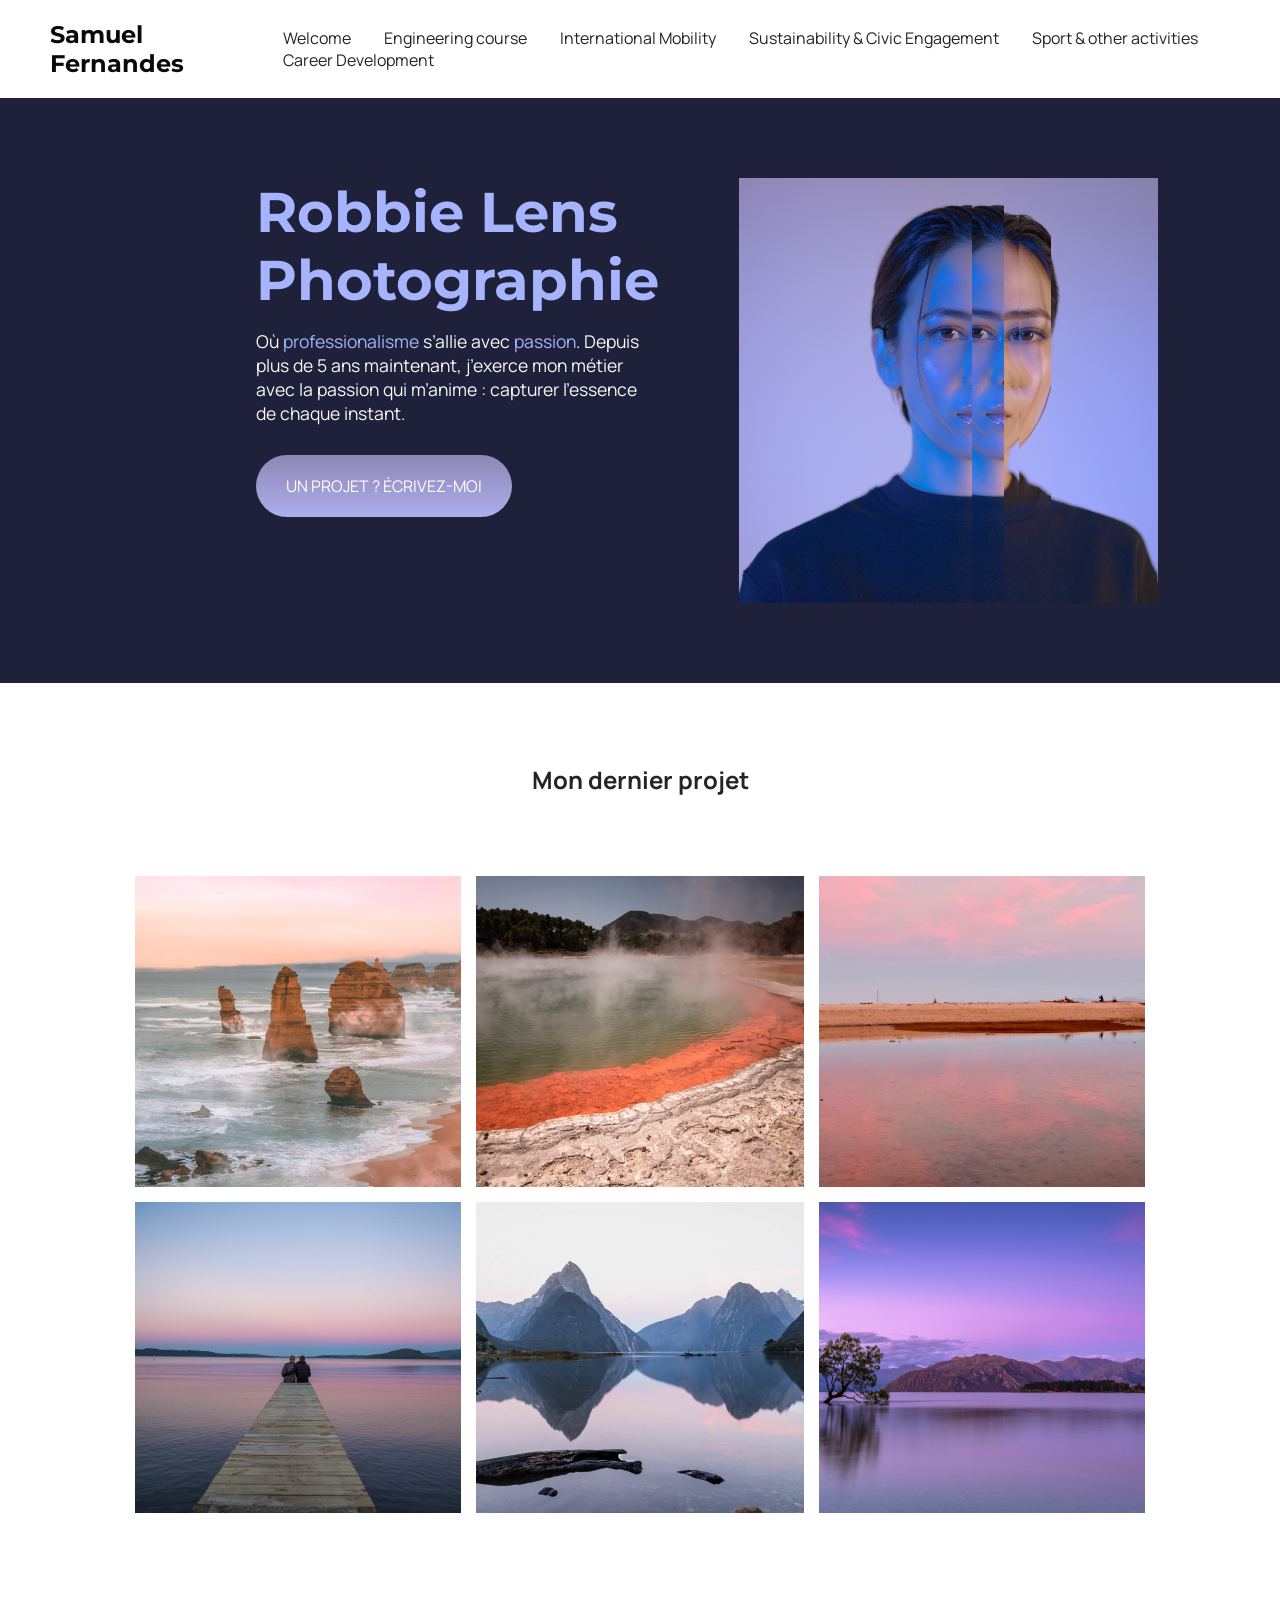
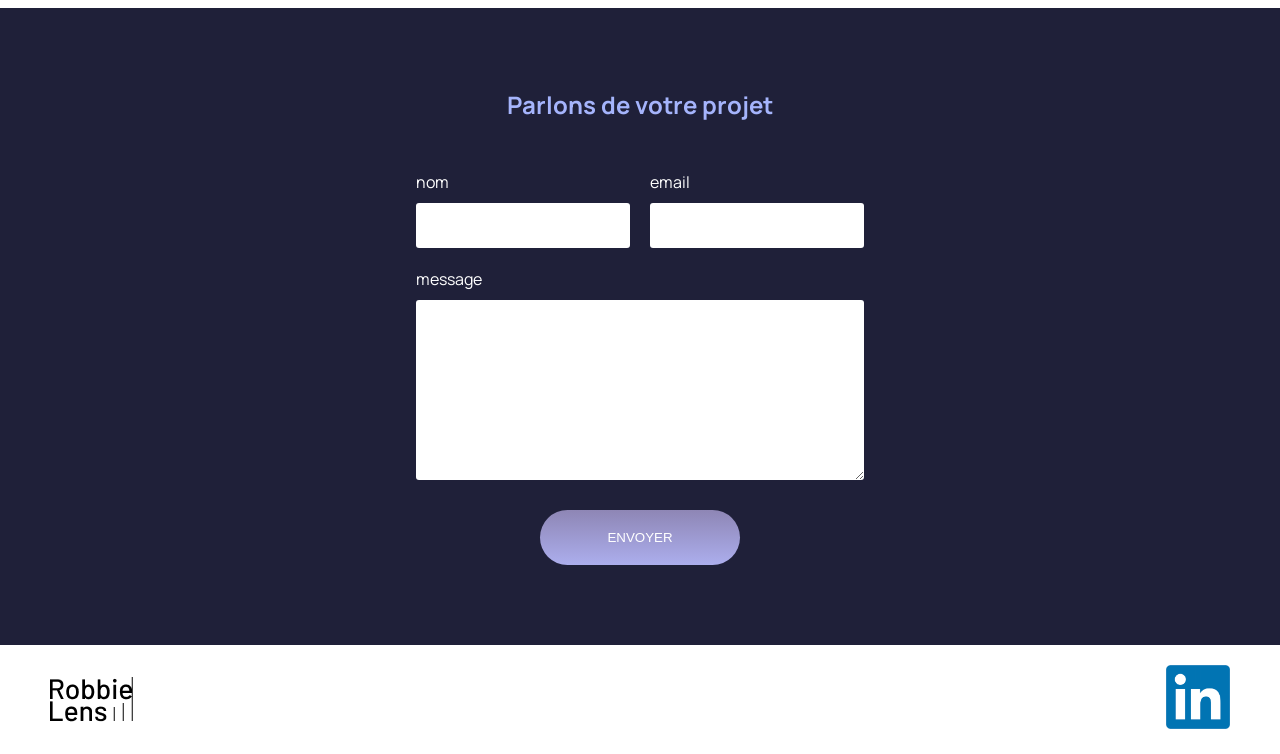
==== index.html @ f83e4bb5 "Passage de Index.html en index.html tout en minuscules" ====
<!DOCTYPE html>
<html lang="fr">

<head>
    <meta charset="utf-8" >
    <title>Welcome</title>
    <link href="style/style.css" rel="stylesheet" >
    <link href="style/index.css" rel="stylesheet" >
    <link rel="preconnect" href="https://fonts.googleapis.com">
    <link rel="preconnect" href="https://fonts.gstatic.com" crossorigin>
    <link href="https://fonts.googleapis.com/css2?family=Manrope&family=Montserrat&display=swap" rel="stylesheet">
</head>

<body>
    <header>
        <nav>
            <p class="nom">Samuel Fernandes</p>
            <div>
                <a href="index.html">Welcome</a>
                <a href="Engineering course.html">Engineering course</a>
                <a href="International Mobility.html">International Mobility</a>
                <a href="Sustainability & Civic Engagement.html">Sustainability & Civic Engagement</a>
                <a href="Sport & other activities.html">Sport & other activities</a>
                <a href="Career Development.html">Career Development</a>
                
            </div>
        </nav>
    </header>
    <main>
        <section class="accueil-introduction">
            <div>
                <h1>Robbie Lens Photographie</h1>
                <p>
                    Où <em>professionalisme</em> s’allie avec <em>passion</em>. Depuis
                    plus de 5 ans maintenant, j’exerce mon métier avec la passion
                    qui m’anime : capturer l’essence de chaque instant.
                </p>
                <a href="#contact" class="cta">UN PROJET ? ÉCRIVEZ-MOI</a>
            </div>
            <img src="images/robbie-lens.png" alt="Portrait avec effet de la photographe Robbie Lens" >
        </section>
        <section class="accueil-photos">
            <h2>Mon dernier projet</h2>
            <div>
                <img src="images/accueil/element-1.png" alt="Twelve apostles - Australie" >
                <img src="images/accueil/element-2.png" alt="Wai-O-Tapu - Nouvelle-Zélande" >
                <img src="images/accueil/element-3.png" alt="Parc National d’Abel Tasman - Nouvelle-Zélande" >
            </div>
            <div>
                <img src="images/accueil/element-4.png" alt="Lac Rotorua - Nouvelle-Zélande" >
                <img src="images/accueil/element-5.png" alt="Milford Sound - Nouvelle-Zélande" >
                <img src="images/accueil/element-6.png" alt="Lac Wanaka - Nouvelle-Zélande" >
            </div>
        </section>
        <section id="contact" class="section-contact">
            <h2>Parlons de votre projet</h2>
            <form action="#" method="get">
                <div class="form-nom-email">
                    <div class="form-column">
                        <label for="nom">nom</label>
                        <input type="text" name="nom" id="nom" >
                    </div>
                    <div class="form-column">
                        <label for="email">email</label>
                        <input type="email" name="email" id="email" >
                    </div>
                </div>
                <label for="message">message</label>
                <textarea name="message" id="message" rows="10"></textarea>
                <input type="submit" value="ENVOYER" class="cta">
            </form>
        </section>
    </main>
    <footer>
        <img src="images/logo.png" alt="Logo Robbie Lens" >
        <div>
            <a target="_blank" href="https://www.linkedin.com/in/samuel-fernandes-414a6a2a8" class="lien-icone">
                <img class="logo-linkedin" src="images/linkedin.png" alt="Logo Linkedin" >
            </a>
        </div>
    </footer>
</body>

</html>
---- style/style.css ----
* {
    margin: 0;
}
  
body {
    font-family: 'Manrope', sans-serif;
    font-size: 1em;
    background-color: #1f2039;
}
  
a {
    color: #242424;
    text-decoration: none;
}
  
em {
    color: #a5b4fc;
    font-style: normal;
}
  
h1 {
    font-size: 3.5em;
    color: #a5b4fc;
    font-family: 'Montserrat', sans-serif;
}
  
h2 {
    color: #f9f8ff;
}
  
p,li {
    font-size: 1.1em;
    color: #f9f8ff;
}
  
header,footer {
    background-color: white;
    padding: 20px 50px;
}

header {
    position: sticky;
    top: 0;
    z-index: 10;
}
  
.cta {
    display: inline-block;
    background: linear-gradient(#8e86b5, #acaeed);
    color: white;
    border-radius: 50px;
    padding: 20px 30px;
}
  
a:hover {
    text-decoration: underline;
}
  
.cta:hover {
    background: linear-gradient(#696484, #8788ba);
    text-decoration: none;
}
  
.lien-icone {
    margin-left: 30px;
}
  
.lien-icone:hover {
    opacity: 0.5;
}
  
section {
    padding: 80px;
}
  
footer,nav {
    display: flex;
    flex-direction: row;
    align-items: center;
    justify-content: space-between;
}

.logo-linkedin {
    width: 64px;
    height: auto;
}

.nom {
    font-size: 1.5em;
    color: #0a0a0a;
    font-family: 'Montserrat', sans-serif;
    font-weight: bold;
}
  
nav a {
    margin-left: 30px;
}

@media screen and (max-width: 996px) {
    header nav {
      flex-direction: column;
      align-items: center;
      justify-content: center;
}
}
---- style/index.css ----
.accueil-photos {
    background-color: white;
    padding: 80px;
}
  
.accueil-photos h2 {
    color: #242424;
    text-align: center;
    margin-bottom: 80px;
}
  
.accueil-photos div {
    display: flex;
    flex-direction: row;
    gap: 15px;
    justify-content: center;
    margin-bottom: 15px;
}
  
.accueil-introduction {
    display: flex;
    flex-direction: row;
    width: 60%;
    align-items: flex-start;
    margin: auto;
}
  
.accueil-introduction h1 {
    margin-bottom: 15px;
}
  
.accueil-introduction p {
    margin-bottom: 30px;
}
  
.accueil-introduction div {
    padding-right: 80px;
}

.section-contact h2 {
    color: #a5b4fc;
    text-align: center;
    margin-bottom: 50px;
  }
  
  form {
    display: flex;
    flex-direction: column;
    width: 40%;
    margin: auto;
    color: white;
  }
  
  .form-nom-email {
    display: flex;
    flex-direction: row;
    gap: 20px;
  }
  
  .form-column {
    flex: 1;
    display: flex;
    flex-direction: column;
    margin-bottom: 20px;
  }
  
  input,
  textarea {
    padding: 15px;
    border-radius: 3px;
    border: none;
  }
  
  label {
    margin-bottom: 10px;
  }
  
  input[type='submit'] {
    width: 200px;
    margin: auto;
    margin-top: 30px;
  }

@media screen and (max-width: 996px) {
    .accueil-introduction {
      flex-direction: column;
      align-items: center;
      justify-content: center;
}
}
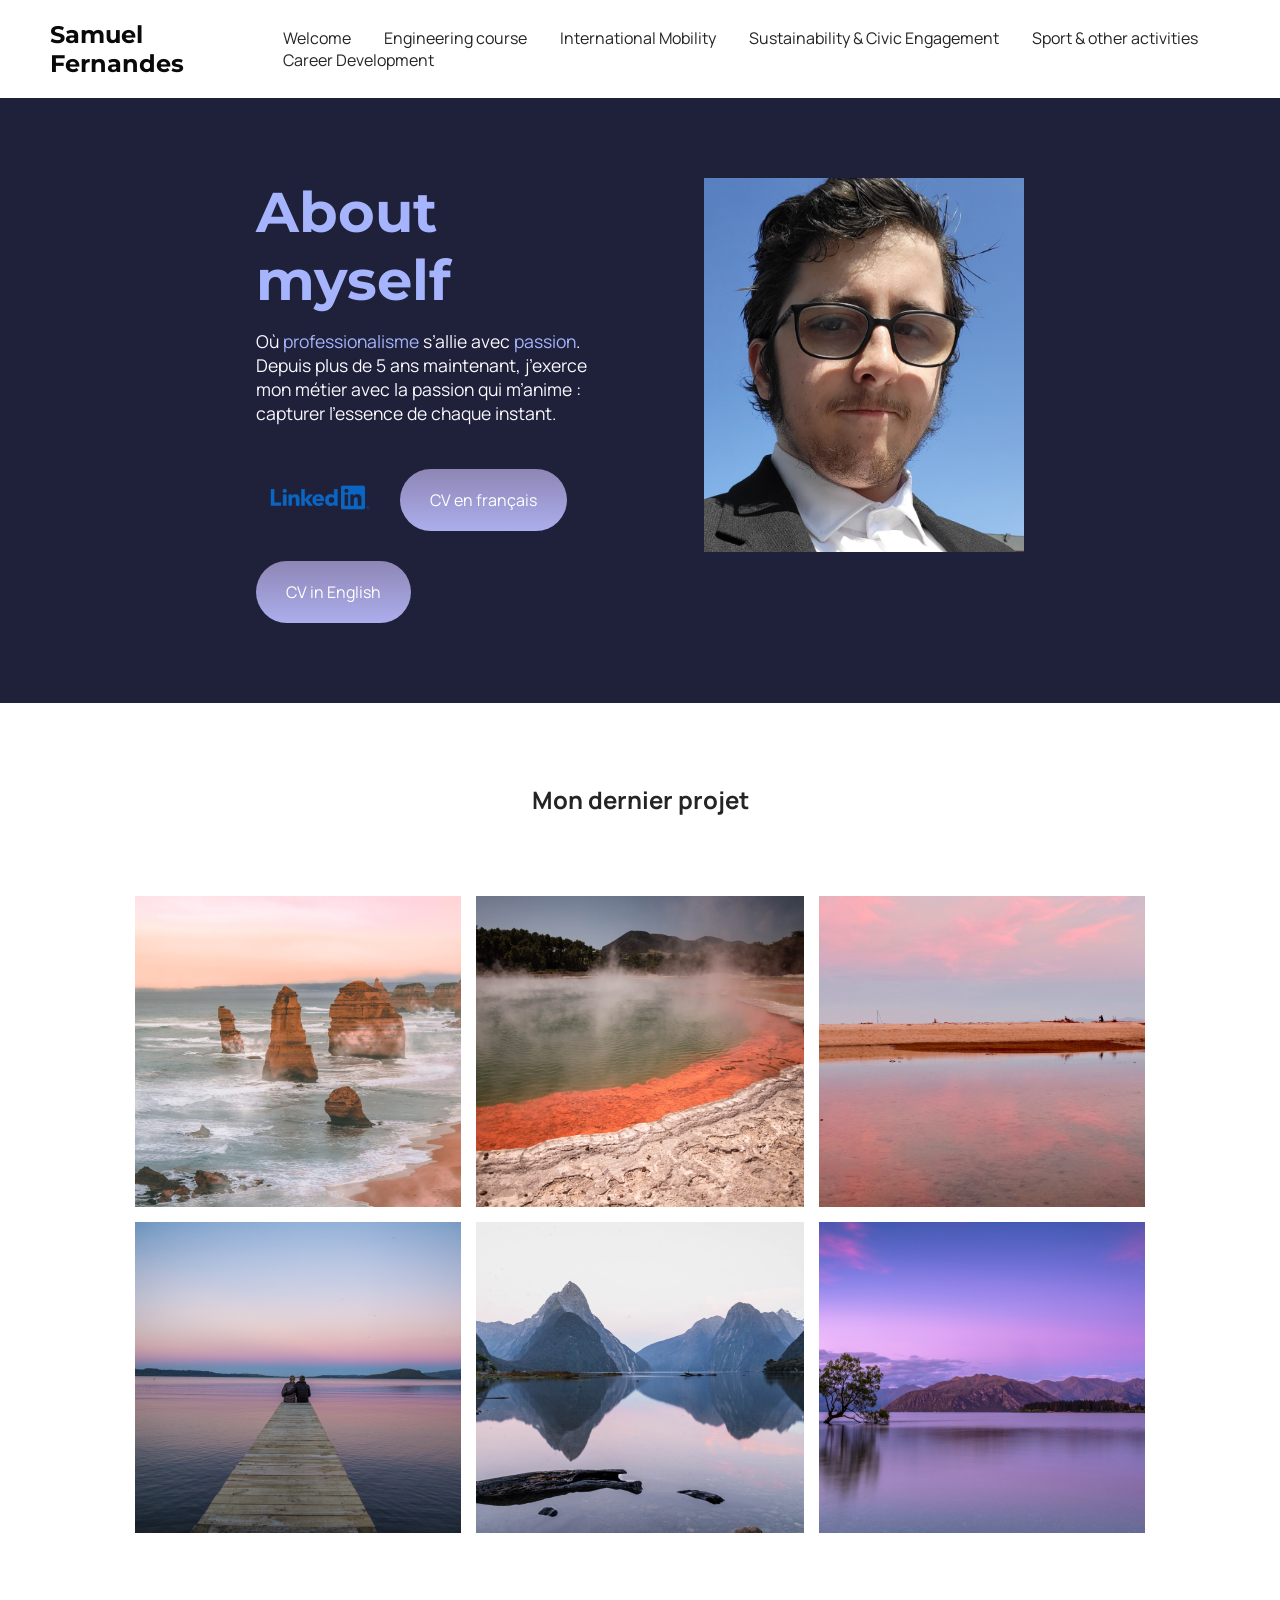
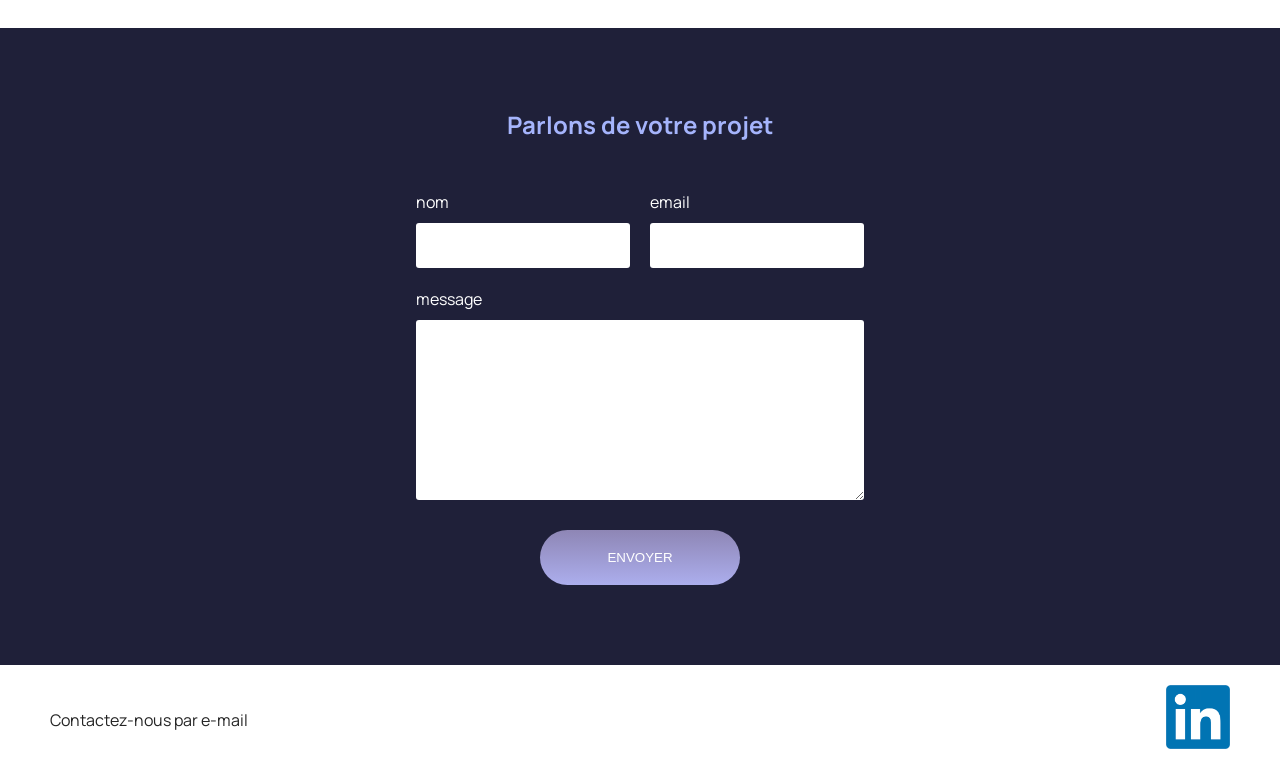
==== commit db5155e7: "Ajout pour test mail" ====
--- a/index.html
+++ b/index.html
@@ -29,15 +29,28 @@
     <main>
         <section class="accueil-introduction">
             <div>
-                <h1>Robbie Lens Photographie</h1>
+                <h1>About myself</h1>
                 <p>
                     Où <em>professionalisme</em> s’allie avec <em>passion</em>. Depuis
                     plus de 5 ans maintenant, j’exerce mon métier avec la passion
                     qui m’anime : capturer l’essence de chaque instant.
                 </p>
-                <a href="#contact" class="cta">UN PROJET ? ÉCRIVEZ-MOI</a>
+                <div class="accueil-introduction-elements">
+                    <div class="element">
+                        <a target="_blank" href="https://www.linkedin.com/in/samuel-fernandes-414a6a2a8" class="lien-icone">
+                            <img class="logo-linkedin2" src="images/LinkedIn-Logo.png" alt="Logo Linkedin" >
+                        </a>
+
+                        <a href="CV - Samuel Fernandes.pdf" target="_blank" class="cta">CV en français
+                        </a>
+                        <a href="CV - Samuel Fernandes.pdf" target="_blank" class="cta">CV in English
+                        </a>
+                        <br>
+                    </div>
+                </div> 
+                
             </div>
-            <img src="images/robbie-lens.png" alt="Portrait avec effet de la photographe Robbie Lens" >
+            <img class="Photo-personnelle" src="images/Photo-personnelle.jpg" alt="Portrait personnel" >
         </section>
         <section class="accueil-photos">
             <h2>Mon dernier projet</h2>
@@ -72,7 +85,7 @@
         </section>
     </main>
     <footer>
-        <img src="images/logo.png" alt="Logo Robbie Lens" >
+        <a href="frndessamuel@gmail.com">Contactez-nous par e-mail</a>
         <div>
             <a target="_blank" href="https://www.linkedin.com/in/samuel-fernandes-414a6a2a8" class="lien-icone">
                 <img class="logo-linkedin" src="images/linkedin.png" alt="Logo Linkedin" >
--- a/style/style.css
+++ b/style/style.css
@@ -85,6 +85,12 @@
     height: auto;
 }
 
+.logo-linkedin2 {
+    width: 128px;
+    height: auto;
+}
+
+
 .nom {
     font-size: 1.5em;
     color: #0a0a0a;
--- a/style/index.css
+++ b/style/index.css
@@ -2,7 +2,12 @@
     background-color: white;
     padding: 80px;
 }
-  
+
+.Photo-personnelle {
+    width: 320px;
+    height: auto;
+}
+
 .accueil-photos h2 {
     color: #242424;
     text-align: center;
@@ -29,11 +34,23 @@
     margin-bottom: 15px;
 }
   
+.accueil-introduction-elements {
+  display: flex;
+}
+.accueil-introduction-elements .element {
+  display: flex;
+  align-items: center;
+  gap: 16px;
+  flex-wrap: wrap;
+}
+.accueil-introduction-elements .lien-icone {
+  margin-left: 0;
+}
 .accueil-introduction p {
     margin-bottom: 30px;
 }
   
-.accueil-introduction div {
+.accueil-introduction > div {
     padding-right: 80px;
 }
 
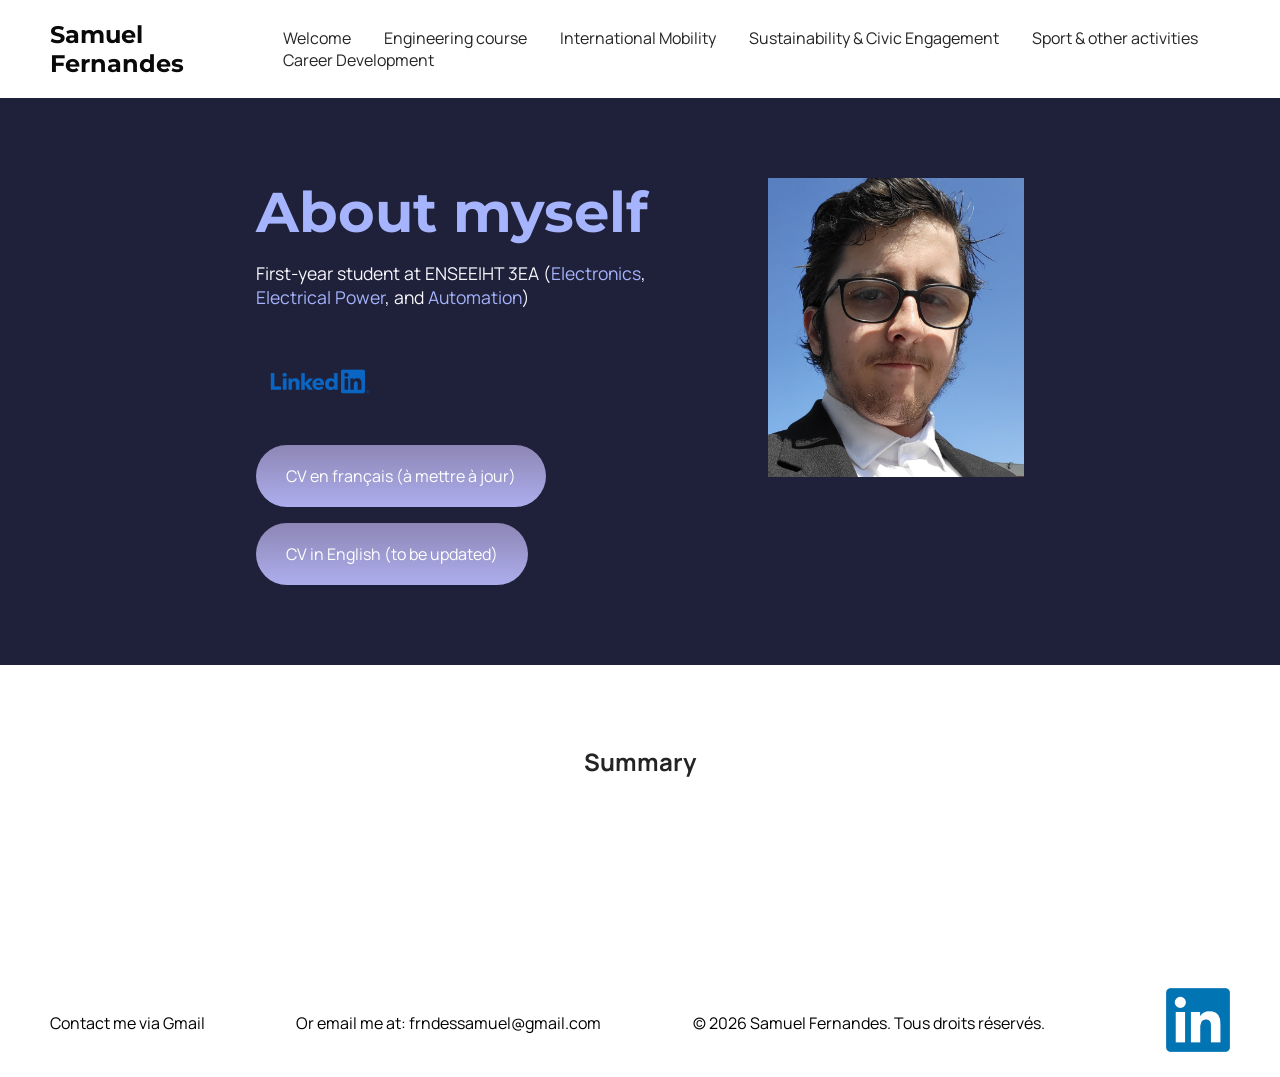
==== commit 5e72ee08: "Test V1 affichage global" ====
--- a/index.html
+++ b/index.html
@@ -31,9 +31,7 @@
             <div>
                 <h1>About myself</h1>
                 <p>
-                    Où <em>professionalisme</em> s’allie avec <em>passion</em>. Depuis
-                    plus de 5 ans maintenant, j’exerce mon métier avec la passion
-                    qui m’anime : capturer l’essence de chaque instant.
+                    First-year student at ENSEEIHT 3EA (<em>Electronics</em>, <em>Electrical Power</em>, and <em>Automation</em>)
                 </p>
                 <div class="accueil-introduction-elements">
                     <div class="element">
@@ -41,9 +39,9 @@
                             <img class="logo-linkedin2" src="images/LinkedIn-Logo.png" alt="Logo Linkedin" >
                         </a>
 
-                        <a href="CV - Samuel Fernandes.pdf" target="_blank" class="cta">CV en français
+                        <a href="CV - Samuel Fernandes.pdf" target="_blank" class="cta">CV en français (à mettre à jour)
                         </a>
-                        <a href="CV - Samuel Fernandes.pdf" target="_blank" class="cta">CV in English
+                        <a href="CV - Samuel Fernandes.pdf" target="_blank" class="cta">CV in English (to be updated)
                         </a>
                         <br>
                     </div>
@@ -53,39 +51,22 @@
             <img class="Photo-personnelle" src="images/Photo-personnelle.jpg" alt="Portrait personnel" >
         </section>
         <section class="accueil-photos">
-            <h2>Mon dernier projet</h2>
+            <h2>Summary</h2>
             <div>
-                <img src="images/accueil/element-1.png" alt="Twelve apostles - Australie" >
-                <img src="images/accueil/element-2.png" alt="Wai-O-Tapu - Nouvelle-Zélande" >
-                <img src="images/accueil/element-3.png" alt="Parc National d’Abel Tasman - Nouvelle-Zélande" >
+                <summary>
+                </summary>
+                
             </div>
             <div>
-                <img src="images/accueil/element-4.png" alt="Lac Rotorua - Nouvelle-Zélande" >
-                <img src="images/accueil/element-5.png" alt="Milford Sound - Nouvelle-Zélande" >
-                <img src="images/accueil/element-6.png" alt="Lac Wanaka - Nouvelle-Zélande" >
+                <summary>
+                </summary>
             </div>
-        </section>
-        <section id="contact" class="section-contact">
-            <h2>Parlons de votre projet</h2>
-            <form action="#" method="get">
-                <div class="form-nom-email">
-                    <div class="form-column">
-                        <label for="nom">nom</label>
-                        <input type="text" name="nom" id="nom" >
-                    </div>
-                    <div class="form-column">
-                        <label for="email">email</label>
-                        <input type="email" name="email" id="email" >
-                    </div>
-                </div>
-                <label for="message">message</label>
-                <textarea name="message" id="message" rows="10"></textarea>
-                <input type="submit" value="ENVOYER" class="cta">
-            </form>
         </section>
     </main>
     <footer>
-        <a href="frndessamuel@gmail.com">Contactez-nous par e-mail</a>
+        <a href="https://mail.google.com/mail/?view=cm&amp;fs=1&amp;to=frndessamuel%40gmail.com" target="_blank" rel="noopener noreferrer">Contact me via Gmail</a>
+        <p class="footer-text">Or email me at: frndessamuel@gmail.com</p>
+        <p class="footer-text">© 2026 Samuel Fernandes. Tous droits réservés.</p>
         <div>
             <a target="_blank" href="https://www.linkedin.com/in/samuel-fernandes-414a6a2a8" class="lien-icone">
                 <img class="logo-linkedin" src="images/linkedin.png" alt="Logo Linkedin" >
--- a/style/style.css
+++ b/style/style.css
@@ -3,6 +3,9 @@
 }
   
 body {
+    min-height: 100vh;
+    display: flex;
+    flex-direction: column;
     font-family: 'Manrope', sans-serif;
     font-size: 1em;
     background-color: #1f2039;
@@ -72,12 +75,29 @@
 section {
     padding: 80px;
 }
-  
+
+main {
+  flex-grow: 1;
+}
+
 footer,nav {
+    color: #242424;
     display: flex;
     flex-direction: row;
     align-items: center;
     justify-content: space-between;
+    margin-top: auto;
+    flex-grow: 0;
+    flex-shrink: 0;
+}
+
+.footer-text {
+    color: #000;
+    font-size: 1em;
+}
+
+footer a {
+    color: #000;
 }
 
 .logo-linkedin {
--- a/style/index.css
+++ b/style/index.css
@@ -4,7 +4,7 @@
 }
 
 .Photo-personnelle {
-    width: 320px;
+    width: 256px;
     height: auto;
 }
 
